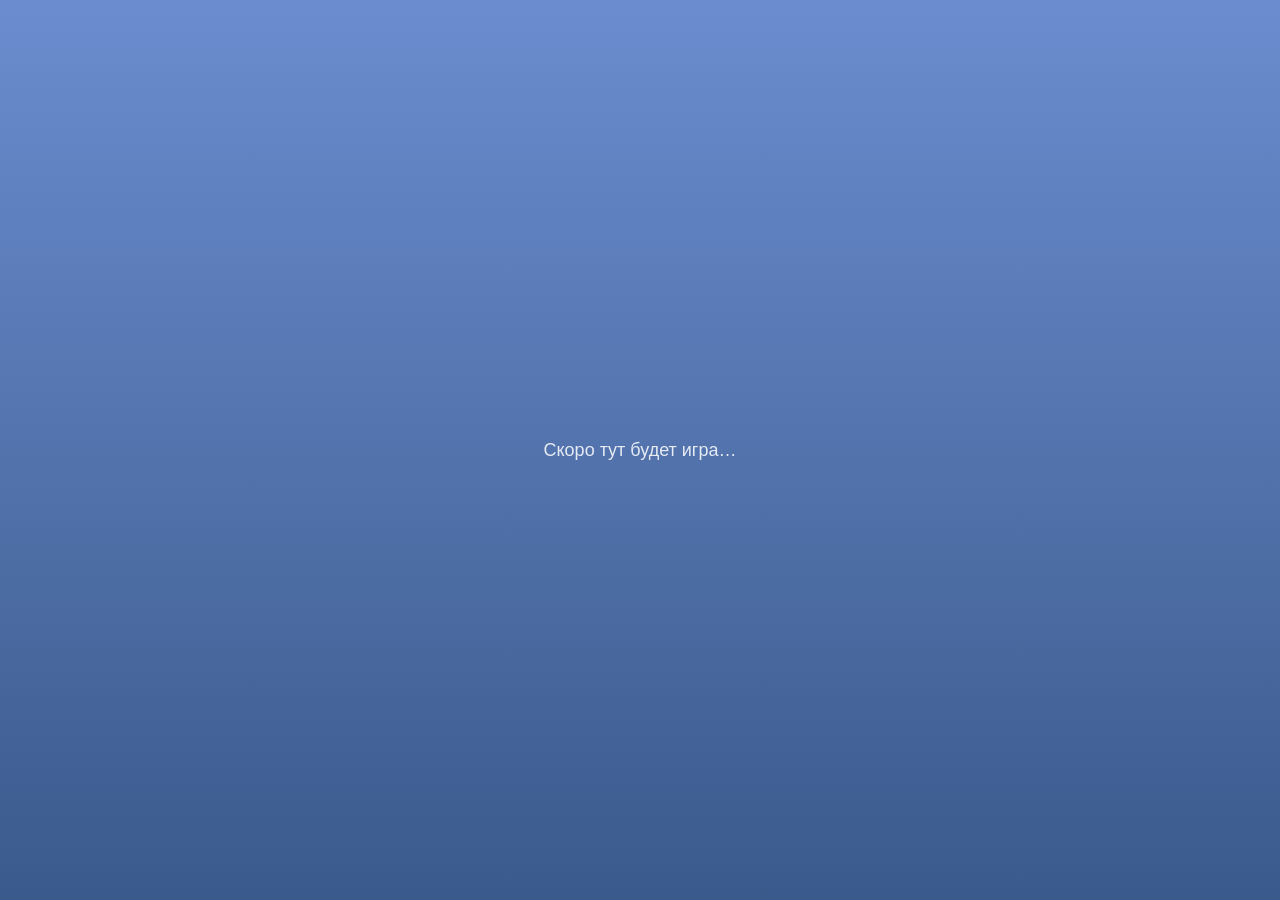
==== index.html @ 1dd20489 "chore: project skeleton (index.html, styles, docs) - Mobile portrait-first HTML with viewport meta a" ====
<!DOCTYPE html>
<html lang="ru">
<head>
  <meta charset="UTF-8">
  <meta name="viewport" content="width=device-width, initial-scale=1.0, maximum-scale=1.0, user-scalable=no, viewport-fit=cover">
  <meta name="theme-color" content="#3a5a8c">
  <meta name="apple-mobile-web-app-capable" content="yes">
  <meta name="mobile-web-app-capable" content="yes">
  <title>Слова из букв</title>
  <link rel="stylesheet" href="styles.css">
</head>
<body>
  <div id="app">
    <div id="loading" class="loading-screen">Загрузка…</div>
  </div>
  <script type="module" src="js/main.js"></script>
</body>
</html>
---- styles.css ----
/* === Base reset === */
*, *::before, *::after { box-sizing: border-box; }
html, body {
  margin: 0;
  padding: 0;
  height: 100%;
  overflow: hidden;
  -webkit-tap-highlight-color: transparent;
  -webkit-user-select: none;
  user-select: none;
  font-family: -apple-system, BlinkMacSystemFont, "Segoe UI", "Roboto", "Helvetica Neue", Arial, sans-serif;
}

body {
  background: linear-gradient(180deg, #6b8cce 0%, #3a5a8c 100%);
  color: #fff;
  touch-action: manipulation;
}

#app {
  width: 100%;
  height: 100%;
  height: 100dvh;
  display: flex;
  flex-direction: column;
  position: relative;
}

button {
  font-family: inherit;
  border: none;
  cursor: pointer;
  background: none;
  color: inherit;
  padding: 0;
}

.loading-screen {
  position: absolute;
  inset: 0;
  display: flex;
  align-items: center;
  justify-content: center;
  font-size: 18px;
  color: rgba(255,255,255,0.85);
}

/* === Top bar === */
.top-bar {
  display: flex;
  align-items: center;
  justify-content: space-between;
  padding: 12px 16px;
  padding-top: max(12px, env(safe-area-inset-top));
  flex: 0 0 auto;
}

.top-bar .level-info {
  font-size: 16px;
  font-weight: 600;
}

.top-bar .top-buttons {
  display: flex;
  gap: 8px;
}

.icon-btn {
  width: 40px;
  height: 40px;
  border-radius: 12px;
  background: rgba(255,255,255,0.15);
  display: flex;
  align-items: center;
  justify-content: center;
  font-size: 18px;
  transition: transform 0.1s, background 0.2s;
}
.icon-btn:active { transform: scale(0.92); }
.icon-btn .badge {
  position: absolute;
  font-size: 11px;
  background: #ffb84d;
  color: #4a2e00;
  border-radius: 8px;
  padding: 1px 5px;
  margin-top: 24px;
  margin-left: 24px;
  font-weight: 700;
}

/* === Crossword area === */
.crossword-wrap {
  flex: 1 1 auto;
  display: flex;
  align-items: center;
  justify-content: center;
  padding: 12px;
  min-height: 0;
  overflow: hidden;
}

.crossword-grid {
  display: grid;
  gap: 4px;
}

.cell {
  background: rgba(255,255,255,0.18);
  border-radius: 6px;
  display: flex;
  align-items: center;
  justify-content: center;
  font-weight: 700;
  color: #fff;
  aspect-ratio: 1;
  transition: background 0.2s;
}

.cell.empty {
  background: transparent;
}

.cell.letter[data-revealed="false"] .letter-face {
  visibility: hidden;
}

.cell.letter[data-revealed="true"] {
  background: #ffffff;
  color: #2a3f5f;
}

.cell.flip .letter-face {
  animation: flipReveal 0.5s ease forwards;
}

@keyframes flipReveal {
  0%   { transform: rotateY(0deg);   opacity: 0; }
  50%  { transform: rotateY(90deg);  opacity: 0; }
  100% { transform: rotateY(180deg); opacity: 1; }
}

/* === Bonus words pill === */
.bonus-row {
  flex: 0 0 auto;
  padding: 6px 16px;
  display: flex;
  flex-wrap: wrap;
  gap: 6px;
  justify-content: center;
  min-height: 30px;
}

.bonus-pill {
  background: rgba(255,255,255,0.22);
  border-radius: 12px;
  padding: 3px 10px;
  font-size: 13px;
  font-weight: 600;
  animation: pillIn 0.3s ease;
}

@keyframes pillIn {
  from { transform: scale(0.5); opacity: 0; }
  to   { transform: scale(1); opacity: 1; }
}

/* === Current word preview === */
.current-word {
  flex: 0 0 auto;
  height: 44px;
  display: flex;
  align-items: center;
  justify-content: center;
  font-size: 26px;
  font-weight: 700;
  letter-spacing: 4px;
  color: #fff;
  text-shadow: 0 2px 4px rgba(0,0,0,0.3);
  min-height: 44px;
}

.current-word.bad { color: #ff7a7a; }
.current-word.good { color: #b4f0a0; }
.current-word.bonus { color: #ffd87a; }

/* === Letter wheel === */
.wheel-area {
  flex: 0 0 auto;
  padding: 12px 16px 24px;
  padding-bottom: max(24px, env(safe-area-inset-bottom));
}

.wheel-controls {
  display: flex;
  justify-content: center;
  gap: 18px;
  margin-bottom: 12px;
}

.wheel {
  position: relative;
  width: min(78vw, 320px);
  height: min(78vw, 320px);
  margin: 0 auto;
  touch-action: none;
  user-select: none;
}

.wheel-svg {
  position: absolute;
  inset: 0;
  width: 100%;
  height: 100%;
  pointer-events: none;
}

.wheel-letter {
  position: absolute;
  width: 56px;
  height: 56px;
  border-radius: 50%;
  background: #fff;
  color: #2a3f5f;
  font-size: 26px;
  font-weight: 800;
  display: flex;
  align-items: center;
  justify-content: center;
  box-shadow: 0 4px 10px rgba(0,0,0,0.25);
  transform: translate(-50%, -50%);
  transition: transform 0.15s, background 0.15s, color 0.15s;
  pointer-events: auto;
}

.wheel-letter.selected {
  background: #ffb84d;
  color: #4a2e00;
  transform: translate(-50%, -50%) scale(1.12);
}

.wheel.shake {
  animation: shake 0.4s;
}

@keyframes shake {
  0%, 100% { transform: translateX(0); }
  20% { transform: translateX(-8px); }
  40% { transform: translateX(8px); }
  60% { transform: translateX(-6px); }
  80% { transform: translateX(6px); }
}

/* === Win screen === */
.win-screen {
  position: absolute;
  inset: 0;
  display: flex;
  align-items: center;
  justify-content: center;
  background: rgba(20, 30, 50, 0.85);
  backdrop-filter: blur(6px);
  z-index: 100;
  animation: fadeIn 0.3s;
}

.win-card {
  background: #fff;
  color: #2a3f5f;
  border-radius: 20px;
  padding: 32px 28px;
  text-align: center;
  max-width: 320px;
  width: 86%;
  box-shadow: 0 12px 40px rgba(0,0,0,0.35);
  animation: popIn 0.35s cubic-bezier(0.34, 1.56, 0.64, 1);
}

.win-card h2 {
  margin: 0 0 12px;
  font-size: 26px;
  color: #3a5a8c;
}

.win-card .stats {
  margin: 14px 0 22px;
  font-size: 15px;
  line-height: 1.6;
  color: #555;
}

.win-card .next-btn {
  background: #4a9eff;
  color: #fff;
  border-radius: 14px;
  padding: 14px 32px;
  font-size: 18px;
  font-weight: 700;
  width: 100%;
  transition: transform 0.1s, background 0.2s;
}
.win-card .next-btn:active { transform: scale(0.96); background: #3a8def; }

@keyframes fadeIn {
  from { opacity: 0; }
  to { opacity: 1; }
}

@keyframes popIn {
  from { transform: scale(0.7); opacity: 0; }
  to   { transform: scale(1); opacity: 1; }
}

/* === Interstitial overlay === */
.interstitial {
  position: absolute;
  inset: 0;
  background: rgba(0,0,0,0.92);
  color: #fff;
  display: flex;
  align-items: center;
  justify-content: center;
  flex-direction: column;
  z-index: 200;
  font-size: 14px;
  gap: 14px;
}
.interstitial .mock-ad {
  background: #2a3f5f;
  border-radius: 12px;
  padding: 40px 30px;
  text-align: center;
}
.interstitial .countdown {
  font-size: 28px;
  font-weight: 700;
  margin-top: 12px;
}

/* === Dialog (rewarded ask) === */
.dialog {
  position: absolute;
  inset: 0;
  background: rgba(20, 30, 50, 0.7);
  display: flex;
  align-items: center;
  justify-content: center;
  z-index: 150;
}
.dialog-card {
  background: #fff;
  color: #2a3f5f;
  border-radius: 16px;
  padding: 24px;
  width: 86%;
  max-width: 320px;
  text-align: center;
  animation: popIn 0.25s ease;
}
.dialog-card h3 { margin: 0 0 8px; }
.dialog-card p  { margin: 0 0 18px; color: #555; }
.dialog-buttons { display: flex; gap: 10px; }
.dialog-buttons button {
  flex: 1;
  padding: 12px;
  border-radius: 10px;
  font-weight: 700;
  font-size: 15px;
}
.dialog-buttons .primary { background: #4a9eff; color: #fff; }
.dialog-buttons .secondary { background: #e8eef7; color: #2a3f5f; }

/* === Dev panel === */
.dev-panel {
  position: absolute;
  inset: 0;
  background: #f4f6fa;
  color: #222;
  overflow-y: auto;
  padding: 16px;
  z-index: 50;
  font-size: 14px;
}
.dev-panel h1 { font-size: 20px; margin: 0 0 12px; }
.dev-panel section { background: #fff; padding: 12px; border-radius: 10px; margin-bottom: 12px; }
.dev-panel label { display: block; margin: 8px 0 4px; font-weight: 600; font-size: 13px; }
.dev-panel input, .dev-panel select {
  width: 100%; padding: 8px; border: 1px solid #ccc; border-radius: 6px; font-size: 14px;
}
.dev-panel button {
  background: #3a5a8c; color: #fff; padding: 10px 14px; border-radius: 8px;
  margin: 6px 6px 6px 0; font-weight: 600;
}
.dev-panel pre {
  background: #1e1e1e; color: #d4d4d4; padding: 10px; border-radius: 6px;
  overflow: auto; font-size: 12px; max-height: 300px;
}
.dev-panel .preview-grid { display: inline-block; padding: 8px; background: #2a3f5f; border-radius: 8px; }
.dev-panel .preview-grid .cell { color: #fff; width: 30px; }

/* === Utility === */
.hidden { display: none !important; }
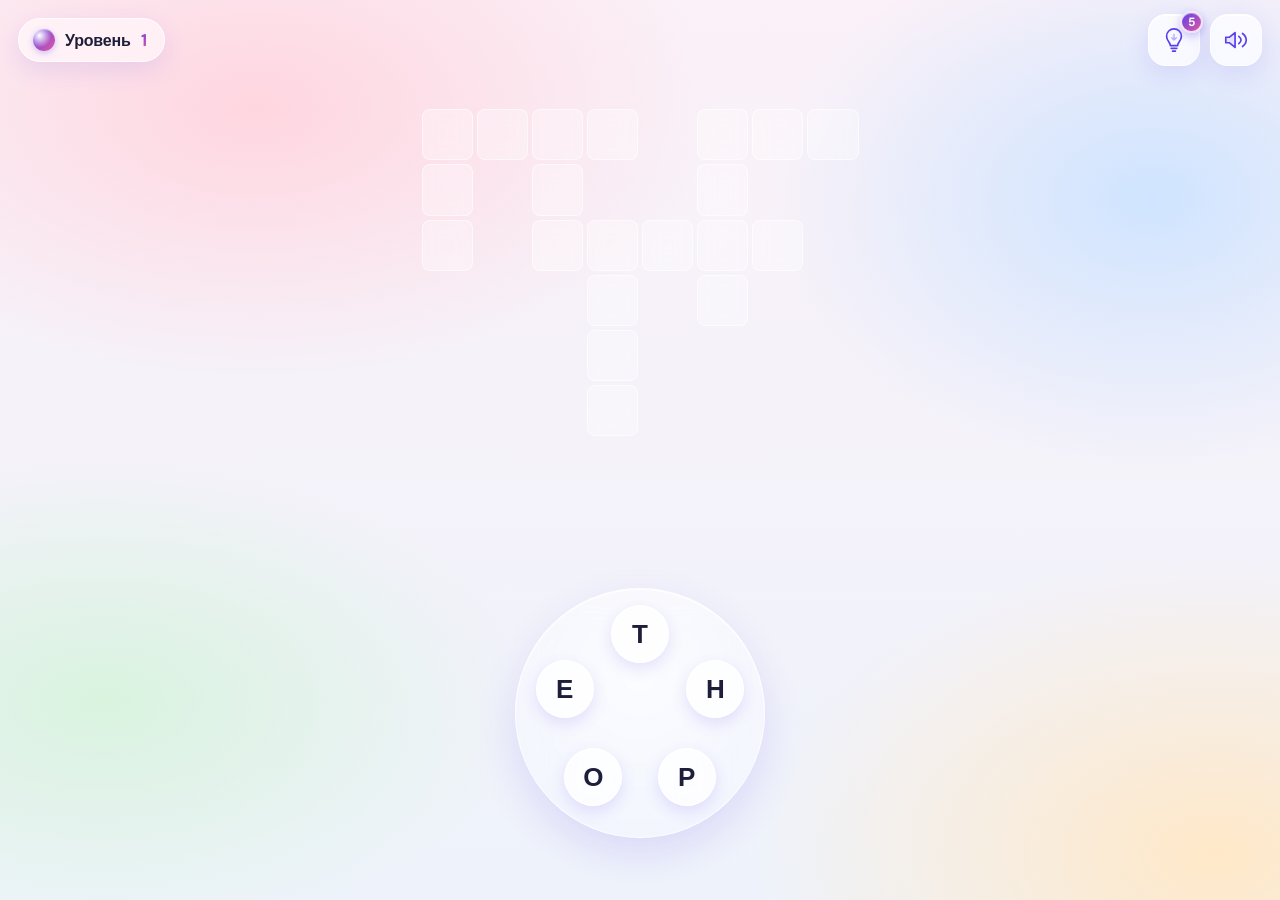
==== commit 58f334c1: "ui: Aurora theme — pastel mesh background + frosted glass everywhere Adopted the Aurora visual direc" ====
--- a/index.html
+++ b/index.html
@@ -3,10 +3,13 @@
 <head>
   <meta charset="UTF-8">
   <meta name="viewport" content="width=device-width, initial-scale=1.0, maximum-scale=1.0, user-scalable=no, viewport-fit=cover">
-  <meta name="theme-color" content="#3a5a8c">
+  <meta name="theme-color" content="#f4ecf7">
   <meta name="apple-mobile-web-app-capable" content="yes">
   <meta name="mobile-web-app-capable" content="yes">
   <title>Слова из букв</title>
+  <link rel="preconnect" href="https://fonts.googleapis.com">
+  <link rel="preconnect" href="https://fonts.gstatic.com" crossorigin>
+  <link href="https://fonts.googleapis.com/css2?family=DM+Sans:wght@400;500;600;700;800&display=swap" rel="stylesheet">
   <link rel="stylesheet" href="styles.css">
 </head>
 <body>
--- a/styles.css
+++ b/styles.css
@@ -1,4 +1,5 @@
-/* === Base reset === */
+/* ===== Aurora theme — pastel mesh + frosted glass ===== */
+
 *, *::before, *::after { box-sizing: border-box; }
 html, body {
   margin: 0;
@@ -8,13 +9,32 @@
   -webkit-tap-highlight-color: transparent;
   -webkit-user-select: none;
   user-select: none;
-  font-family: -apple-system, BlinkMacSystemFont, "Segoe UI", "Roboto", "Helvetica Neue", Arial, sans-serif;
+  font-family: "DM Sans", -apple-system, BlinkMacSystemFont, "Segoe UI", "Roboto", "Helvetica Neue", Arial, sans-serif;
+  color: #1d1f3a;
+  touch-action: manipulation;
 }
 
 body {
-  background: linear-gradient(180deg, #6b8cce 0%, #3a5a8c 100%);
-  color: #fff;
-  touch-action: manipulation;
+  background:
+    radial-gradient(60% 50% at 20% 12%, #ffd6e0 0%, transparent 60%),
+    radial-gradient(50% 50% at 90% 22%, #cfe4ff 0%, transparent 60%),
+    radial-gradient(55% 45% at 8%  78%, #d9f3df 0%, transparent 60%),
+    radial-gradient(60% 55% at 95% 95%, #ffe8c8 0%, transparent 60%),
+    linear-gradient(180deg, #fbf1f8 0%, #eef3fb 100%);
+  background-attachment: fixed;
+}
+
+:root {
+  --ink:        #1d1f3a;
+  --ink-soft:   rgba(29, 31, 58, 0.6);
+  --ink-mute:   rgba(29, 31, 58, 0.35);
+  --primary:    #5b3eea;
+  --primary-2:  #e35aa3;
+  --glass-bg:        rgba(255, 255, 255, 0.55);
+  --glass-bg-strong: rgba(255, 255, 255, 0.72);
+  --glass-border:    rgba(255, 255, 255, 0.75);
+  --glow:        0 8px 24px rgba(91, 62, 234, 0.12);
+  --glow-strong: 0 12px 36px rgba(91, 62, 234, 0.22);
 }
 
 #app {
@@ -41,61 +61,121 @@
   display: flex;
   align-items: center;
   justify-content: center;
-  font-size: 18px;
-  color: rgba(255,255,255,0.85);
-}
-
-/* === Top bar === */
+  font-size: 16px;
+  color: var(--ink-soft);
+}
+
+/* ===== Top bar ===== */
 .top-bar {
   display: flex;
   align-items: center;
   justify-content: space-between;
-  padding: 12px 16px;
-  padding-top: max(12px, env(safe-area-inset-top));
+  padding: 14px 18px;
+  padding-top: max(14px, env(safe-area-inset-top));
   flex: 0 0 auto;
+  gap: 12px;
 }
 
 .top-bar .level-info {
+  display: flex;
+  align-items: center;
+  gap: 10px;
+  padding: 10px 18px 10px 14px;
+  border-radius: 999px;
+  background: var(--glass-bg);
+  -webkit-backdrop-filter: blur(14px) saturate(140%);
+          backdrop-filter: blur(14px) saturate(140%);
+  border: 1px solid var(--glass-border);
+  box-shadow: var(--glow);
   font-size: 16px;
   font-weight: 600;
+  color: var(--ink);
+  letter-spacing: -0.2px;
+}
+.top-bar .level-info::before {
+  content: "";
+  width: 22px;
+  height: 22px;
+  border-radius: 50%;
+  background:
+    radial-gradient(circle at 30% 30%, #fff 0%, rgba(255, 255, 255, 0) 55%),
+    linear-gradient(135deg, var(--primary) 0%, var(--primary-2) 100%);
+  box-shadow: inset 0 1px 0 rgba(255, 255, 255, 0.4),
+              0 2px 6px rgba(91, 62, 234, 0.30);
+}
+.top-bar .level-info .num {
+  font-weight: 700;
+  background: linear-gradient(135deg, var(--primary) 0%, var(--primary-2) 100%);
+  -webkit-background-clip: text;
+  background-clip: text;
+  color: transparent;
+  font-size: 17px;
+  letter-spacing: -0.3px;
 }
 
 .top-bar .top-buttons {
   display: flex;
-  gap: 8px;
-}
-
+  gap: 10px;
+}
+
+/* ===== Icon buttons ===== */
 .icon-btn {
-  width: 40px;
-  height: 40px;
-  border-radius: 12px;
-  background: rgba(255,255,255,0.15);
-  display: flex;
-  align-items: center;
-  justify-content: center;
-  font-size: 18px;
-  transition: transform 0.1s, background 0.2s;
-}
-.icon-btn:active { transform: scale(0.92); }
+  position: relative;
+  width: 52px;
+  height: 52px;
+  border-radius: 18px;
+  background: var(--glass-bg-strong);
+  -webkit-backdrop-filter: blur(14px) saturate(140%);
+          backdrop-filter: blur(14px) saturate(140%);
+  border: 1px solid var(--glass-border);
+  box-shadow: var(--glow), inset 0 1px 0 rgba(255, 255, 255, 0.9);
+  display: flex;
+  align-items: center;
+  justify-content: center;
+  color: var(--primary);
+  transition: transform 0.12s ease, box-shadow 0.2s ease, background 0.2s ease;
+}
+.icon-btn:active {
+  transform: scale(0.93);
+  box-shadow: var(--glow-strong), inset 0 1px 0 rgba(255, 255, 255, 0.9);
+}
+.icon-btn svg {
+  display: block;
+  width: 26px;
+  height: 26px;
+}
+.icon-btn[data-state="off"] {
+  color: var(--ink-mute);
+}
+
 .icon-btn .badge {
   position: absolute;
-  font-size: 11px;
-  background: #ffb84d;
-  color: #4a2e00;
-  border-radius: 8px;
-  padding: 1px 5px;
-  margin-top: 24px;
-  margin-left: 24px;
-  font-weight: 700;
-}
-
-/* === Crossword area === */
+  top: -4px;
+  right: -4px;
+  min-width: 22px;
+  height: 22px;
+  padding: 0 6px;
+  border-radius: 11px;
+  background: linear-gradient(135deg, var(--primary) 0%, var(--primary-2) 100%);
+  color: #fff;
+  font-size: 12px;
+  font-weight: 700;
+  line-height: 1;
+  display: flex;
+  align-items: center;
+  justify-content: center;
+  box-shadow: 0 3px 10px rgba(91, 62, 234, 0.35),
+              inset 0 1px 0 rgba(255, 255, 255, 0.35);
+  border: 2px solid rgba(255, 255, 255, 0.85);
+}
+
+/* ===== Crossword area ===== */
 .crossword-wrap {
   flex: 1 1 auto;
   display: flex;
-  align-items: center;
-  justify-content: center;
-  padding: 12px;
+  align-items: flex-end;
+  justify-content: center;
+  padding: 8px 12px;
   min-height: 0;
   overflow: hidden;
 }
@@ -106,41 +186,44 @@
 }
 
 .cell {
-  background: rgba(255,255,255,0.18);
-  border-radius: 6px;
-  display: flex;
-  align-items: center;
-  justify-content: center;
-  font-weight: 700;
-  color: #fff;
+  border-radius: 8px;
+  display: flex;
+  align-items: center;
+  justify-content: center;
+  font-weight: 700;
+  color: var(--ink);
   aspect-ratio: 1;
-  transition: background 0.2s;
-}
-
-.cell.empty {
-  background: transparent;
-}
-
-.cell.letter[data-revealed="false"] .letter-face {
-  visibility: hidden;
-}
-
+  font-size: var(--cell-font, 18px);
+  transition: background 0.25s, color 0.25s, transform 0.25s;
+}
+
+.cell.empty { background: transparent; }
+
+.cell.letter {
+  background: rgba(255, 255, 255, 0.32);
+  -webkit-backdrop-filter: blur(8px);
+          backdrop-filter: blur(8px);
+  border: 1px solid rgba(255, 255, 255, 0.55);
+}
+.cell.letter[data-revealed="false"] .letter-face { visibility: hidden; }
 .cell.letter[data-revealed="true"] {
-  background: #ffffff;
-  color: #2a3f5f;
+  background: rgba(255, 255, 255, 0.78);
+  color: var(--ink);
+  box-shadow: 0 4px 14px rgba(91, 62, 234, 0.10),
+              inset 0 1px 0 rgba(255, 255, 255, 0.9);
+  border-color: rgba(255, 255, 255, 0.95);
 }
 
 .cell.flip .letter-face {
   animation: flipReveal 0.5s ease forwards;
 }
-
 @keyframes flipReveal {
   0%   { transform: rotateY(0deg);   opacity: 0; }
   50%  { transform: rotateY(90deg);  opacity: 0; }
   100% { transform: rotateY(180deg); opacity: 1; }
 }
 
-/* === Bonus words pill === */
+/* ===== Bonus pills ===== */
 .bonus-row {
   flex: 0 0 auto;
   padding: 6px 16px;
@@ -150,61 +233,95 @@
   justify-content: center;
   min-height: 30px;
 }
-
 .bonus-pill {
-  background: rgba(255,255,255,0.22);
-  border-radius: 12px;
-  padding: 3px 10px;
+  background: rgba(255, 255, 255, 0.6);
+  -webkit-backdrop-filter: blur(8px);
+          backdrop-filter: blur(8px);
+  border: 1px solid rgba(255, 255, 255, 0.75);
+  color: var(--primary);
+  border-radius: 999px;
+  padding: 4px 11px;
   font-size: 13px;
   font-weight: 600;
+  letter-spacing: 0.2px;
+  box-shadow: 0 2px 8px rgba(91, 62, 234, 0.08);
   animation: pillIn 0.3s ease;
 }
+.bonus-pill::before { content: "✦ "; opacity: 0.7; }
 
 @keyframes pillIn {
   from { transform: scale(0.5); opacity: 0; }
-  to   { transform: scale(1); opacity: 1; }
-}
-
-/* === Current word preview === */
+  to   { transform: scale(1);   opacity: 1; }
+}
+
+/* ===== Current word preview ===== */
 .current-word {
   flex: 0 0 auto;
-  height: 44px;
-  display: flex;
-  align-items: center;
-  justify-content: center;
-  font-size: 26px;
-  font-weight: 700;
-  letter-spacing: 4px;
-  color: #fff;
-  text-shadow: 0 2px 4px rgba(0,0,0,0.3);
-  min-height: 44px;
-}
-
-.current-word.bad { color: #ff7a7a; }
-.current-word.good { color: #b4f0a0; }
-.current-word.bonus { color: #ffd87a; }
-
-/* === Letter wheel === */
+  height: 46px;
+  min-height: 46px;
+  display: flex;
+  align-items: center;
+  justify-content: center;
+  font-size: 28px;
+  font-weight: 700;
+  letter-spacing: 6px;
+  padding-left: 6px;
+  background: linear-gradient(135deg, var(--primary) 0%, var(--primary-2) 100%);
+  -webkit-background-clip: text;
+  background-clip: text;
+  color: transparent;
+}
+.current-word.bad {
+  background: linear-gradient(135deg, #e64a5b 0%, #f29a4d 100%);
+  -webkit-background-clip: text;
+  background-clip: text;
+  color: transparent;
+}
+.current-word.good {
+  background: linear-gradient(135deg, #2ab673 0%, #5acdb6 100%);
+  -webkit-background-clip: text;
+  background-clip: text;
+  color: transparent;
+}
+.current-word.bonus {
+  background: linear-gradient(135deg, #d97a17 0%, #e3b34a 100%);
+  -webkit-background-clip: text;
+  background-clip: text;
+  color: transparent;
+}
+
+/* ===== Letter wheel ===== */
 .wheel-area {
   flex: 0 0 auto;
-  padding: 12px 16px 24px;
-  padding-bottom: max(24px, env(safe-area-inset-bottom));
-}
-
-.wheel-controls {
-  display: flex;
-  justify-content: center;
-  gap: 18px;
-  margin-bottom: 12px;
+  padding: 6px 16px 22px;
+  padding-bottom: max(22px, env(safe-area-inset-bottom));
 }
 
 .wheel {
   position: relative;
-  width: min(78vw, 320px);
-  height: min(78vw, 320px);
+  width: min(80vw, 330px);
+  height: min(80vw, 330px);
   margin: 0 auto;
   touch-action: none;
   user-select: none;
+}
+
+/* Стеклянная подложка-круг под кругом букв (общая для всех) */
+.wheel::before {
+  content: "";
+  position: absolute;
+  inset: 12%;
+  border-radius: 50%;
+  background: radial-gradient(circle at 50% 35%,
+    rgba(255, 255, 255, 0.75) 0%,
+    rgba(255, 255, 255, 0.35) 60%,
+    rgba(255, 255, 255, 0.2) 100%);
+  -webkit-backdrop-filter: blur(14px) saturate(140%);
+          backdrop-filter: blur(14px) saturate(140%);
+  border: 1px solid rgba(255, 255, 255, 0.7);
+  box-shadow: inset 0 1px 0 rgba(255, 255, 255, 0.9),
+              0 16px 40px rgba(91, 62, 234, 0.14);
+  pointer-events: none;
 }
 
 .wheel-svg {
@@ -217,32 +334,35 @@
 
 .wheel-letter {
   position: absolute;
-  width: 56px;
-  height: 56px;
+  width: 58px;
+  height: 58px;
   border-radius: 50%;
-  background: #fff;
-  color: #2a3f5f;
+  background: rgba(255, 255, 255, 0.78);
+  -webkit-backdrop-filter: blur(10px);
+          backdrop-filter: blur(10px);
+  color: var(--ink);
   font-size: 26px;
-  font-weight: 800;
-  display: flex;
-  align-items: center;
-  justify-content: center;
-  box-shadow: 0 4px 10px rgba(0,0,0,0.25);
+  font-weight: 700;
+  display: flex;
+  align-items: center;
+  justify-content: center;
+  border: 1px solid rgba(255, 255, 255, 0.9);
+  box-shadow: 0 6px 16px rgba(91, 62, 234, 0.14),
+              inset 0 1px 0 rgba(255, 255, 255, 0.95);
   transform: translate(-50%, -50%);
-  transition: transform 0.15s, background 0.15s, color 0.15s;
+  transition: transform 0.15s, background 0.15s, color 0.15s, box-shadow 0.15s;
   pointer-events: auto;
 }
-
 .wheel-letter.selected {
-  background: #ffb84d;
-  color: #4a2e00;
-  transform: translate(-50%, -50%) scale(1.12);
-}
-
-.wheel.shake {
-  animation: shake 0.4s;
-}
-
+  background: linear-gradient(135deg, var(--primary) 0%, var(--primary-2) 100%);
+  border-color: transparent;
+  color: #fff;
+  transform: translate(-50%, -50%) scale(1.10);
+  box-shadow: 0 10px 24px rgba(91, 62, 234, 0.45),
+              inset 0 1px 0 rgba(255, 255, 255, 0.45);
+}
+
+.wheel.shake { animation: shake 0.4s; }
 @keyframes shake {
   0%, 100% { transform: translateX(0); }
   20% { transform: translateX(-8px); }
@@ -251,72 +371,78 @@
   80% { transform: translateX(6px); }
 }
 
-/* === Win screen === */
+/* ===== Win screen ===== */
 .win-screen {
   position: absolute;
   inset: 0;
   display: flex;
   align-items: center;
   justify-content: center;
-  background: rgba(20, 30, 50, 0.85);
-  backdrop-filter: blur(6px);
+  background: rgba(91, 62, 234, 0.25);
+  -webkit-backdrop-filter: blur(20px);
+          backdrop-filter: blur(20px);
   z-index: 100;
   animation: fadeIn 0.3s;
 }
 
 .win-card {
-  background: #fff;
-  color: #2a3f5f;
-  border-radius: 20px;
+  background: rgba(255, 255, 255, 0.78);
+  -webkit-backdrop-filter: blur(20px) saturate(140%);
+          backdrop-filter: blur(20px) saturate(140%);
+  border: 1px solid rgba(255, 255, 255, 0.9);
+  color: var(--ink);
+  border-radius: 22px;
   padding: 32px 28px;
   text-align: center;
   max-width: 320px;
   width: 86%;
-  box-shadow: 0 12px 40px rgba(0,0,0,0.35);
+  box-shadow: 0 24px 60px rgba(91, 62, 234, 0.30);
   animation: popIn 0.35s cubic-bezier(0.34, 1.56, 0.64, 1);
 }
 
 .win-card h2 {
   margin: 0 0 12px;
-  font-size: 26px;
-  color: #3a5a8c;
-}
-
+  font-size: 28px;
+  background: linear-gradient(135deg, var(--primary) 0%, var(--primary-2) 100%);
+  -webkit-background-clip: text;
+  background-clip: text;
+  color: transparent;
+}
 .win-card .stats {
   margin: 14px 0 22px;
-  font-size: 15px;
+  font-size: 17px;
   line-height: 1.6;
-  color: #555;
-}
-
+  color: var(--ink);
+}
+.win-card .stats b {
+  color: var(--primary);
+  font-size: 22px;
+}
+.win-card .reward-icon { font-size: 22px; vertical-align: -2px; }
 .win-card .next-btn {
-  background: #4a9eff;
+  background: linear-gradient(135deg, var(--primary) 0%, var(--primary-2) 100%);
   color: #fff;
-  border-radius: 14px;
+  border-radius: 16px;
   padding: 14px 32px;
-  font-size: 18px;
+  font-size: 17px;
   font-weight: 700;
   width: 100%;
-  transition: transform 0.1s, background 0.2s;
-}
-.win-card .next-btn:active { transform: scale(0.96); background: #3a8def; }
-
-@keyframes fadeIn {
-  from { opacity: 0; }
-  to { opacity: 1; }
-}
-
-@keyframes popIn {
-  from { transform: scale(0.7); opacity: 0; }
-  to   { transform: scale(1); opacity: 1; }
-}
-
-/* === Interstitial overlay === */
+  box-shadow: 0 8px 20px rgba(91, 62, 234, 0.35);
+  transition: transform 0.1s;
+}
+.win-card .next-btn:active { transform: scale(0.96); }
+
+@keyframes fadeIn { from { opacity: 0; } to { opacity: 1; } }
+@keyframes popIn  { from { transform: scale(0.7); opacity: 0; } to { transform: scale(1); opacity: 1; } }
+
+/* ===== Interstitial overlay ===== */
 .interstitial {
   position: absolute;
   inset: 0;
-  background: rgba(0,0,0,0.92);
-  color: #fff;
+  background: rgba(91, 62, 234, 0.35);
+  -webkit-backdrop-filter: blur(18px);
+          backdrop-filter: blur(18px);
+  color: var(--ink);
   display: flex;
   align-items: center;
   justify-content: center;
@@ -326,51 +452,147 @@
   gap: 14px;
 }
 .interstitial .mock-ad {
-  background: #2a3f5f;
-  border-radius: 12px;
+  background: rgba(255, 255, 255, 0.85);
+  -webkit-backdrop-filter: blur(18px);
+          backdrop-filter: blur(18px);
+  border: 1px solid rgba(255, 255, 255, 0.9);
+  border-radius: 18px;
   padding: 40px 30px;
   text-align: center;
+  color: var(--ink);
+  box-shadow: 0 24px 60px rgba(91, 62, 234, 0.30);
 }
 .interstitial .countdown {
   font-size: 28px;
   font-weight: 700;
   margin-top: 12px;
-}
-
-/* === Dialog (rewarded ask) === */
+  background: linear-gradient(135deg, var(--primary) 0%, var(--primary-2) 100%);
+  -webkit-background-clip: text;
+  background-clip: text;
+  color: transparent;
+}
+
+/* ===== Dialog (rewarded ask) ===== */
 .dialog {
   position: absolute;
   inset: 0;
-  background: rgba(20, 30, 50, 0.7);
+  background: rgba(91, 62, 234, 0.25);
+  -webkit-backdrop-filter: blur(14px);
+          backdrop-filter: blur(14px);
   display: flex;
   align-items: center;
   justify-content: center;
   z-index: 150;
 }
 .dialog-card {
-  background: #fff;
-  color: #2a3f5f;
-  border-radius: 16px;
+  background: rgba(255, 255, 255, 0.85);
+  -webkit-backdrop-filter: blur(20px) saturate(140%);
+          backdrop-filter: blur(20px) saturate(140%);
+  border: 1px solid rgba(255, 255, 255, 0.9);
+  color: var(--ink);
+  border-radius: 18px;
   padding: 24px;
   width: 86%;
   max-width: 320px;
   text-align: center;
+  box-shadow: 0 24px 60px rgba(91, 62, 234, 0.30);
   animation: popIn 0.25s ease;
 }
-.dialog-card h3 { margin: 0 0 8px; }
-.dialog-card p  { margin: 0 0 18px; color: #555; }
+.dialog-card h3 {
+  margin: 0 0 8px;
+  font-size: 19px;
+}
+.dialog-card p {
+  margin: 0 0 18px;
+  color: var(--ink-soft);
+  font-size: 15px;
+  line-height: 1.4;
+}
 .dialog-buttons { display: flex; gap: 10px; }
 .dialog-buttons button {
   flex: 1;
   padding: 12px;
-  border-radius: 10px;
+  border-radius: 12px;
   font-weight: 700;
   font-size: 15px;
 }
-.dialog-buttons .primary { background: #4a9eff; color: #fff; }
-.dialog-buttons .secondary { background: #e8eef7; color: #2a3f5f; }
-
-/* === Dev panel === */
+.dialog-buttons .primary {
+  background: linear-gradient(135deg, var(--primary) 0%, var(--primary-2) 100%);
+  color: #fff;
+  box-shadow: 0 8px 18px rgba(91, 62, 234, 0.32);
+}
+.dialog-buttons .secondary {
+  background: rgba(91, 62, 234, 0.08);
+  color: var(--primary);
+}
+
+/* ===== Hint banner (после 3 ошибок подряд) ===== */
+.hint-banner {
+  flex: 0 0 auto;
+  display: flex;
+  justify-content: center;
+  padding: 6px 16px 10px;
+  animation: pillIn 0.3s ease;
+}
+.hint-banner button {
+  display: flex;
+  align-items: center;
+  gap: 10px;
+  padding: 14px 22px;
+  background: linear-gradient(135deg, var(--primary) 0%, var(--primary-2) 100%);
+  color: #fff;
+  border-radius: 999px;
+  font-weight: 700;
+  font-size: 16px;
+  box-shadow: 0 8px 22px rgba(91, 62, 234, 0.35);
+  transition: transform 0.1s;
+  cursor: pointer;
+}
+.hint-banner button:active { transform: scale(0.96); }
+.hint-banner .hint-banner-icon { font-size: 20px; }
+
+/* ===== Tutorial overlay ===== */
+.tut-hand {
+  position: absolute;
+  left: 50%;
+  top: 50%;
+  width: 46px;
+  height: 46px;
+  /* Kompensация: «кончик пальца» иконки сдвинут от центра. */
+  margin-left: -10px;
+  margin-top: -6px;
+  pointer-events: none;
+  opacity: 0;
+  transition: opacity 0.3s;
+  z-index: 5;
+  filter: drop-shadow(0 4px 12px rgba(91, 62, 234, 0.35));
+}
+.tut-hand.visible { opacity: 1; }
+.tut-hand.fade-out { opacity: 0; }
+.tut-hand.pulse svg {
+  transform-origin: 30% 25%;
+  animation: tutHandPulse 0.7s ease-in-out infinite;
+}
+@keyframes tutHandPulse {
+  0%, 100% { transform: rotate(0deg) scale(1); }
+  50%      { transform: rotate(-6deg) scale(1.08); }
+}
+.tut-trail { pointer-events: none; }
+.tut-label {
+  flex: 0 0 auto;
+  text-align: center;
+  padding: 4px 12px 0;
+  font-size: 14px;
+  font-weight: 600;
+  color: var(--ink-soft);
+  opacity: 0;
+  transition: opacity 0.25s;
+  min-height: 22px;
+}
+.tut-label.visible { opacity: 1; }
+.tut-label.fade-out { opacity: 0; }
+
+/* ===== Dev panel (functional tool — light theme, less decorative) ===== */
 .dev-panel {
   position: absolute;
   inset: 0;
@@ -382,21 +604,40 @@
   font-size: 14px;
 }
 .dev-panel h1 { font-size: 20px; margin: 0 0 12px; }
-.dev-panel section { background: #fff; padding: 12px; border-radius: 10px; margin-bottom: 12px; }
+.dev-panel section { background: #fff; padding: 12px; border-radius: 12px; margin-bottom: 12px; }
 .dev-panel label { display: block; margin: 8px 0 4px; font-weight: 600; font-size: 13px; }
 .dev-panel input, .dev-panel select {
-  width: 100%; padding: 8px; border: 1px solid #ccc; border-radius: 6px; font-size: 14px;
+  width: 100%;
+  padding: 8px;
+  border: 1px solid #ccc;
+  border-radius: 8px;
+  font-size: 14px;
+  font-family: inherit;
 }
 .dev-panel button {
-  background: #3a5a8c; color: #fff; padding: 10px 14px; border-radius: 8px;
-  margin: 6px 6px 6px 0; font-weight: 600;
+  background: var(--primary);
+  color: #fff;
+  padding: 10px 14px;
+  border-radius: 10px;
+  margin: 6px 6px 6px 0;
+  font-weight: 600;
 }
 .dev-panel pre {
-  background: #1e1e1e; color: #d4d4d4; padding: 10px; border-radius: 6px;
-  overflow: auto; font-size: 12px; max-height: 300px;
-}
-.dev-panel .preview-grid { display: inline-block; padding: 8px; background: #2a3f5f; border-radius: 8px; }
-.dev-panel .preview-grid .cell { color: #fff; width: 30px; }
-
-/* === Utility === */
+  background: #1e1e1e;
+  color: #d4d4d4;
+  padding: 10px;
+  border-radius: 8px;
+  overflow: auto;
+  font-size: 12px;
+  max-height: 300px;
+}
+.dev-panel .preview-grid {
+  display: inline-block;
+  padding: 8px;
+  background: rgba(91, 62, 234, 0.08);
+  border-radius: 12px;
+}
+.dev-panel .preview-grid .cell { color: var(--ink); width: 30px; }
+
+/* ===== Utility ===== */
 .hidden { display: none !important; }
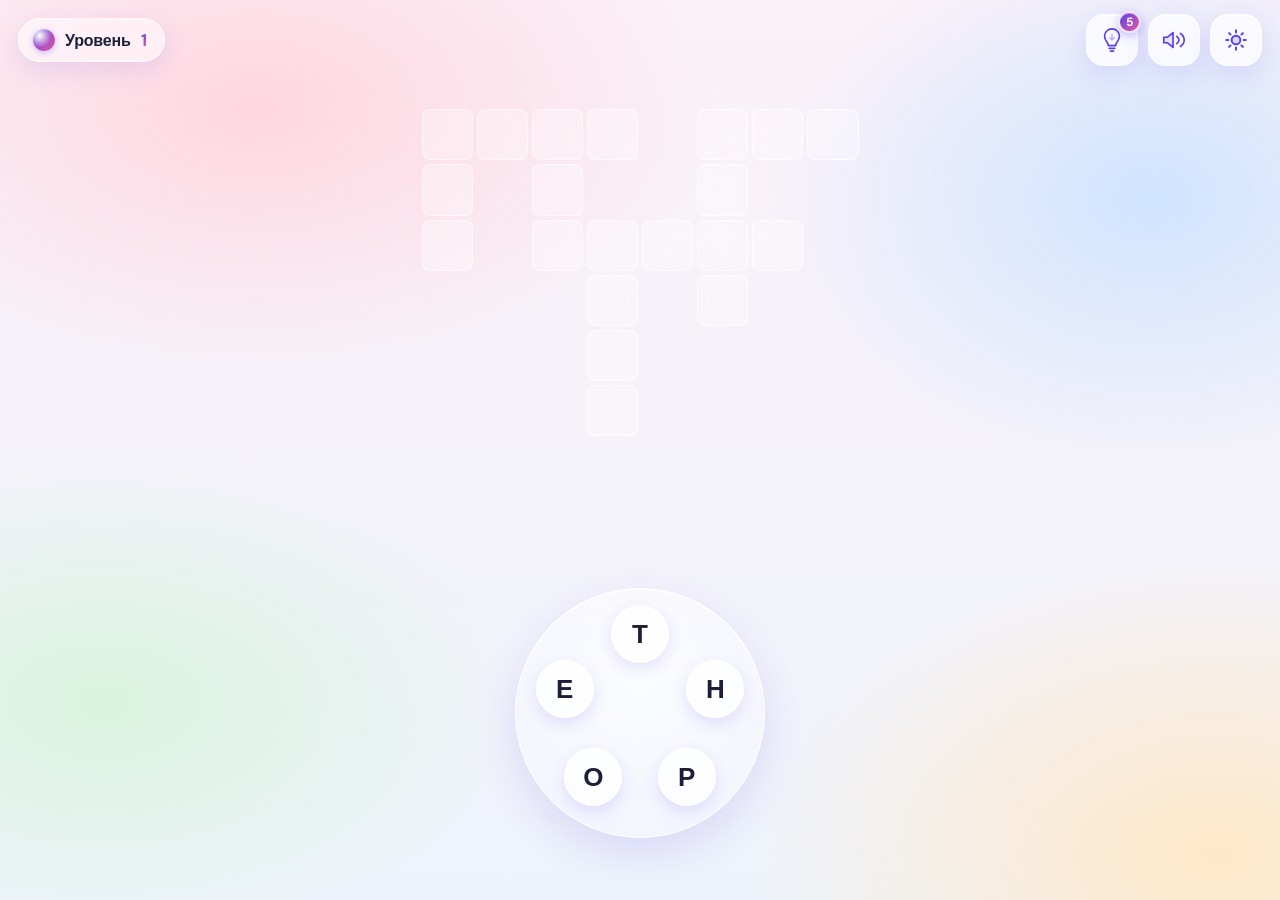
==== commit cfe4020e: "feat: theme toggle (light / dark) with Aurora Night palette UI: - Top bar gets a third icon button o" ====
--- a/index.html
+++ b/index.html
@@ -11,6 +11,23 @@
   <link rel="preconnect" href="https://fonts.gstatic.com" crossorigin>
   <link href="https://fonts.googleapis.com/css2?family=DM+Sans:wght@400;500;600;700;800&display=swap" rel="stylesheet">
   <link rel="stylesheet" href="styles.css">
+  <script>
+    // Pre-paint theme bootstrap — без него в dark-режиме мелькает светлый фон
+    // на ~100 мс до загрузки ui.js. Читаем сохранённое значение синхронно
+    // прямо до парсинга <body>.
+    (function () {
+      try {
+        var raw = localStorage.getItem('02words_save');
+        if (!raw) return;
+        var s = JSON.parse(raw);
+        if (s && s.settings && s.settings.theme === 'dark') {
+          document.documentElement.dataset.theme = 'dark';
+          var m = document.querySelector('meta[name="theme-color"]');
+          if (m) m.setAttribute('content', '#0a0820');
+        }
+      } catch (e) { /* ignore */ }
+    })();
+  </script>
 </head>
 <body>
   <div id="app">
--- a/styles.css
+++ b/styles.css
@@ -10,17 +10,17 @@
   -webkit-user-select: none;
   user-select: none;
   font-family: "DM Sans", -apple-system, BlinkMacSystemFont, "Segoe UI", "Roboto", "Helvetica Neue", Arial, sans-serif;
-  color: #1d1f3a;
+  color: var(--ink);
   touch-action: manipulation;
 }
 
 body {
   background:
-    radial-gradient(60% 50% at 20% 12%, #ffd6e0 0%, transparent 60%),
-    radial-gradient(50% 50% at 90% 22%, #cfe4ff 0%, transparent 60%),
-    radial-gradient(55% 45% at 8%  78%, #d9f3df 0%, transparent 60%),
-    radial-gradient(60% 55% at 95% 95%, #ffe8c8 0%, transparent 60%),
-    linear-gradient(180deg, #fbf1f8 0%, #eef3fb 100%);
+    radial-gradient(60% 50% at 20% 12%, var(--bg-blob-1) 0%, transparent 60%),
+    radial-gradient(50% 50% at 90% 22%, var(--bg-blob-2) 0%, transparent 60%),
+    radial-gradient(55% 45% at 8%  78%, var(--bg-blob-3) 0%, transparent 60%),
+    radial-gradient(60% 55% at 95% 95%, var(--bg-blob-4) 0%, transparent 60%),
+    linear-gradient(180deg, var(--bg-base-1) 0%, var(--bg-base-2) 100%);
   background-attachment: fixed;
 }
 
@@ -30,11 +30,78 @@
   --ink-mute:   rgba(29, 31, 58, 0.35);
   --primary:    #5b3eea;
   --primary-2:  #e35aa3;
-  --glass-bg:        rgba(255, 255, 255, 0.55);
+
+  /* Background — pastel aurora */
+  --bg-base-1: #fbf1f8;
+  --bg-base-2: #eef3fb;
+  --bg-blob-1: #ffd6e0;
+  --bg-blob-2: #cfe4ff;
+  --bg-blob-3: #d9f3df;
+  --bg-blob-4: #ffe8c8;
+
+  /* Translucent surfaces (glass) — 3 уровня прозрачности */
+  --surface-soft:          rgba(255, 255, 255, 0.32);
+  --surface-soft-border:   rgba(255, 255, 255, 0.55);
+  --surface-medium:        rgba(255, 255, 255, 0.55);
+  --surface-strong:        rgba(255, 255, 255, 0.78);
+  --surface-strong-border: rgba(255, 255, 255, 0.9);
+  --glass-bg:        var(--surface-medium);
   --glass-bg-strong: rgba(255, 255, 255, 0.72);
   --glass-border:    rgba(255, 255, 255, 0.75);
+
+  /* Card / modal glass (более плотные) */
+  --card-bg:     rgba(255, 255, 255, 0.78);
+  --card-bg-2:   rgba(255, 255, 255, 0.85);
+  --card-border: rgba(255, 255, 255, 0.9);
+
+  /* Стеклянный диск под колесом букв */
+  --wheel-disc-c1: rgba(255, 255, 255, 0.75);
+  --wheel-disc-c2: rgba(255, 255, 255, 0.35);
+  --wheel-disc-c3: rgba(255, 255, 255, 0.2);
+  --wheel-disc-border: rgba(255, 255, 255, 0.7);
+
+  /* Overlay-вуаль модалок (за карточкой) */
+  --overlay-tint: rgba(91, 62, 234, 0.25);
+
   --glow:        0 8px 24px rgba(91, 62, 234, 0.12);
   --glow-strong: 0 12px 36px rgba(91, 62, 234, 0.22);
+}
+
+/* ===== Dark theme — Aurora Night ===== */
+:root[data-theme="dark"] {
+  --ink:      #f5f3ff;
+  --ink-soft: rgba(245, 243, 255, 0.7);
+  --ink-mute: rgba(245, 243, 255, 0.4);
+
+  --bg-base-1: #15102e;
+  --bg-base-2: #0a0820;
+  --bg-blob-1: rgba(170, 80, 200, 0.45);
+  --bg-blob-2: rgba(70, 120, 210, 0.45);
+  --bg-blob-3: rgba(60, 180, 150, 0.32);
+  --bg-blob-4: rgba(220, 120, 80, 0.32);
+
+  --surface-soft:          rgba(255, 255, 255, 0.06);
+  --surface-soft-border:   rgba(255, 255, 255, 0.10);
+  --surface-medium:        rgba(255, 255, 255, 0.10);
+  --surface-strong:        rgba(255, 255, 255, 0.16);
+  --surface-strong-border: rgba(255, 255, 255, 0.24);
+  --glass-bg:        var(--surface-medium);
+  --glass-bg-strong: rgba(255, 255, 255, 0.14);
+  --glass-border:    rgba(255, 255, 255, 0.14);
+
+  --card-bg:     rgba(25, 18, 55, 0.85);
+  --card-bg-2:   rgba(30, 22, 65, 0.88);
+  --card-border: rgba(255, 255, 255, 0.18);
+
+  --wheel-disc-c1: rgba(255, 255, 255, 0.14);
+  --wheel-disc-c2: rgba(255, 255, 255, 0.06);
+  --wheel-disc-c3: rgba(255, 255, 255, 0.03);
+  --wheel-disc-border: rgba(255, 255, 255, 0.16);
+
+  --overlay-tint: rgba(15, 8, 35, 0.55);
+
+  --glow:        0 8px 24px rgba(0, 0, 0, 0.40);
+  --glow-strong: 0 12px 36px rgba(0, 0, 0, 0.55);
 }
 
 #app {
@@ -200,18 +267,18 @@
 .cell.empty { background: transparent; }
 
 .cell.letter {
-  background: rgba(255, 255, 255, 0.32);
+  background: var(--surface-soft);
   -webkit-backdrop-filter: blur(8px);
           backdrop-filter: blur(8px);
-  border: 1px solid rgba(255, 255, 255, 0.55);
+  border: 1px solid var(--surface-soft-border);
 }
 .cell.letter[data-revealed="false"] .letter-face { visibility: hidden; }
 .cell.letter[data-revealed="true"] {
-  background: rgba(255, 255, 255, 0.78);
+  background: var(--surface-strong);
   color: var(--ink);
   box-shadow: 0 4px 14px rgba(91, 62, 234, 0.10),
-              inset 0 1px 0 rgba(255, 255, 255, 0.9);
-  border-color: rgba(255, 255, 255, 0.95);
+              inset 0 1px 0 var(--surface-strong-border);
+  border-color: var(--surface-strong-border);
 }
 
 .cell.flip .letter-face {
@@ -234,10 +301,10 @@
   min-height: 30px;
 }
 .bonus-pill {
-  background: rgba(255, 255, 255, 0.6);
+  background: var(--surface-medium);
   -webkit-backdrop-filter: blur(8px);
           backdrop-filter: blur(8px);
-  border: 1px solid rgba(255, 255, 255, 0.75);
+  border: 1px solid var(--glass-border);
   color: var(--primary);
   border-radius: 999px;
   padding: 4px 11px;
@@ -247,6 +314,10 @@
   box-shadow: 0 2px 8px rgba(91, 62, 234, 0.08);
   animation: pillIn 0.3s ease;
 }
+:root[data-theme="dark"] .bonus-pill {
+  /* На тёмном primary тускнеет — даём чуть светлее. */
+  color: #c9b4ff;
+}
 .bonus-pill::before { content: "✦ "; opacity: 0.7; }
 
 @keyframes pillIn {
@@ -313,13 +384,13 @@
   inset: 12%;
   border-radius: 50%;
   background: radial-gradient(circle at 50% 35%,
-    rgba(255, 255, 255, 0.75) 0%,
-    rgba(255, 255, 255, 0.35) 60%,
-    rgba(255, 255, 255, 0.2) 100%);
+    var(--wheel-disc-c1) 0%,
+    var(--wheel-disc-c2) 60%,
+    var(--wheel-disc-c3) 100%);
   -webkit-backdrop-filter: blur(14px) saturate(140%);
           backdrop-filter: blur(14px) saturate(140%);
-  border: 1px solid rgba(255, 255, 255, 0.7);
-  box-shadow: inset 0 1px 0 rgba(255, 255, 255, 0.9),
+  border: 1px solid var(--wheel-disc-border);
+  box-shadow: inset 0 1px 0 var(--surface-strong-border),
               0 16px 40px rgba(91, 62, 234, 0.14);
   pointer-events: none;
 }
@@ -337,7 +408,7 @@
   width: 58px;
   height: 58px;
   border-radius: 50%;
-  background: rgba(255, 255, 255, 0.78);
+  background: var(--surface-strong);
   -webkit-backdrop-filter: blur(10px);
           backdrop-filter: blur(10px);
   color: var(--ink);
@@ -346,9 +417,9 @@
   display: flex;
   align-items: center;
   justify-content: center;
-  border: 1px solid rgba(255, 255, 255, 0.9);
+  border: 1px solid var(--surface-strong-border);
   box-shadow: 0 6px 16px rgba(91, 62, 234, 0.14),
-              inset 0 1px 0 rgba(255, 255, 255, 0.95);
+              inset 0 1px 0 var(--surface-strong-border);
   transform: translate(-50%, -50%);
   transition: transform 0.15s, background 0.15s, color 0.15s, box-shadow 0.15s;
   pointer-events: auto;
@@ -378,7 +449,7 @@
   display: flex;
   align-items: center;
   justify-content: center;
-  background: rgba(91, 62, 234, 0.25);
+  background: var(--overlay-tint);
   -webkit-backdrop-filter: blur(20px);
           backdrop-filter: blur(20px);
   z-index: 100;
@@ -386,10 +457,10 @@
 }
 
 .win-card {
-  background: rgba(255, 255, 255, 0.78);
+  background: var(--card-bg);
   -webkit-backdrop-filter: blur(20px) saturate(140%);
           backdrop-filter: blur(20px) saturate(140%);
-  border: 1px solid rgba(255, 255, 255, 0.9);
+  border: 1px solid var(--card-border);
   color: var(--ink);
   border-radius: 22px;
   padding: 32px 28px;
@@ -439,7 +510,7 @@
 .interstitial {
   position: absolute;
   inset: 0;
-  background: rgba(91, 62, 234, 0.35);
+  background: var(--overlay-tint);
   -webkit-backdrop-filter: blur(18px);
           backdrop-filter: blur(18px);
   color: var(--ink);
@@ -452,10 +523,10 @@
   gap: 14px;
 }
 .interstitial .mock-ad {
-  background: rgba(255, 255, 255, 0.85);
+  background: var(--card-bg-2);
   -webkit-backdrop-filter: blur(18px);
           backdrop-filter: blur(18px);
-  border: 1px solid rgba(255, 255, 255, 0.9);
+  border: 1px solid var(--card-border);
   border-radius: 18px;
   padding: 40px 30px;
   text-align: center;
@@ -476,7 +547,7 @@
 .dialog {
   position: absolute;
   inset: 0;
-  background: rgba(91, 62, 234, 0.25);
+  background: var(--overlay-tint);
   -webkit-backdrop-filter: blur(14px);
           backdrop-filter: blur(14px);
   display: flex;
@@ -485,10 +556,10 @@
   z-index: 150;
 }
 .dialog-card {
-  background: rgba(255, 255, 255, 0.85);
+  background: var(--card-bg-2);
   -webkit-backdrop-filter: blur(20px) saturate(140%);
           backdrop-filter: blur(20px) saturate(140%);
-  border: 1px solid rgba(255, 255, 255, 0.9);
+  border: 1px solid var(--card-border);
   color: var(--ink);
   border-radius: 18px;
   padding: 24px;
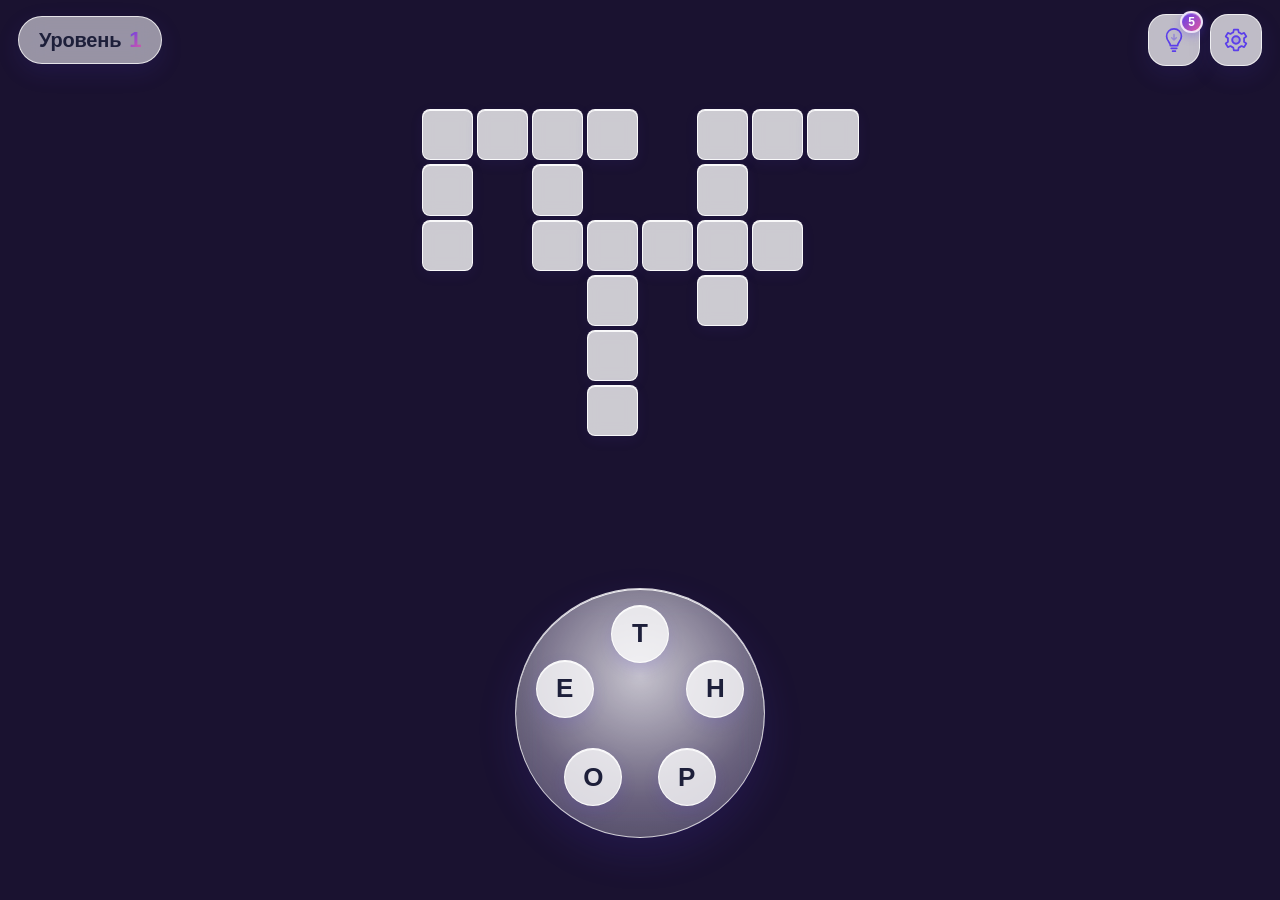
==== commit 0b498c2f: "fix: show diagnostic overlay on white-screen-of-death (RuStore moderation) Moderator reported the pr" ====
--- a/index.html
+++ b/index.html
@@ -7,14 +7,73 @@
   <meta name="apple-mobile-web-app-capable" content="yes">
   <meta name="mobile-web-app-capable" content="yes">
   <title>Слова из букв</title>
+  <!-- Шрифт грузим через preconnect, но саму stylesheet делаем неблокирующей
+       и с fallback'ом на стоковый — на устройствах без интернета (или с
+       блокировкой fonts.googleapis.com) приложение всё равно загрузится. -->
   <link rel="preconnect" href="https://fonts.googleapis.com">
   <link rel="preconnect" href="https://fonts.gstatic.com" crossorigin>
-  <link href="https://fonts.googleapis.com/css2?family=DM+Sans:wght@400;500;600;700;800&display=swap" rel="stylesheet">
+  <link href="https://fonts.googleapis.com/css2?family=DM+Sans:wght@400;500;600;700;800&display=swap"
+        rel="stylesheet" media="print" onload="this.media='all'">
   <link rel="stylesheet" href="styles.css">
+  <!-- Минимальный inline-стиль для загрузочного и аварийного экранов —
+       работает даже если styles.css не подтянулся. Гарантия что белого
+       экрана у пользователя НЕ будет ни при каком сценарии. -->
+  <style>
+    html, body { margin: 0; padding: 0; height: 100%; background: #1a1230; color: #f5f3ff; font-family: -apple-system, BlinkMacSystemFont, "Segoe UI", Roboto, sans-serif; }
+    #boot-fallback { position: fixed; inset: 0; padding: 24px; box-sizing: border-box; overflow: auto;
+                     display: flex; flex-direction: column; align-items: center; justify-content: center;
+                     text-align: center; font-size: 15px; line-height: 1.5; }
+    #boot-fallback h1 { font-size: 20px; margin: 0 0 12px; font-weight: 600; }
+    #boot-fallback pre { text-align: left; white-space: pre-wrap; word-break: break-word;
+                         background: rgba(255,255,255,0.08); padding: 12px; border-radius: 8px;
+                         font-size: 12px; font-family: ui-monospace, "SF Mono", Consolas, monospace; max-width: 100%; }
+  </style>
   <script>
-    // Pre-paint theme bootstrap — без него в dark-режиме мелькает светлый фон
-    // на ~100 мс до загрузки ui.js. Читаем сохранённое значение синхронно
-    // прямо до парсинга <body>.
+    // === Глобальный error reporter ===
+    // Любая ошибка в загрузке/исполнении JS до того как ui.js успеет нарисовать
+    // что-то — показывается прямо на экране. Это спасает от ситуации
+    // «белый экран без объяснений», особенно для модератора стора.
+    (function () {
+      function showError(prefix, detail) {
+        try {
+          var node = document.getElementById('boot-fallback');
+          if (!node) {
+            node = document.createElement('div');
+            node.id = 'boot-fallback';
+            (document.body || document.documentElement).appendChild(node);
+          }
+          node.innerHTML =
+            '<h1>Ошибка запуска</h1>' +
+            '<pre>' + prefix + ':\n' +
+              String(detail).replace(/[<>&]/g, function(c){return c==='<'?'&lt;':c==='>'?'&gt;':'&amp;';}) +
+            '</pre>' +
+            '<p style="opacity:0.7;font-size:12px">Пожалуйста, пришлите скриншот этой страницы разработчику.</p>';
+        } catch (_) { /* nothing else we can do */ }
+      }
+      window.addEventListener('error', function (e) {
+        showError('Error in ' + (e.filename || '?') + ':' + (e.lineno || '?'),
+                  (e.message || 'unknown') + (e.error && e.error.stack ? '\n' + e.error.stack : ''));
+      });
+      window.addEventListener('unhandledrejection', function (e) {
+        var r = e.reason || {};
+        showError('Unhandled rejection', (r.message || r) + (r.stack ? '\n' + r.stack : ''));
+      });
+      // Watchdog: если через 8 сек loading-screen всё ещё на месте — что-то
+      // зависло (модуль не загрузился без явного error event'а). Покажем
+      // диагностику чтобы модератор мог сообщить детали.
+      setTimeout(function () {
+        var loading = document.getElementById('loading');
+        if (loading && document.body.contains(loading)) {
+          showError('Startup timed out',
+                    'main.js did not finish bootstrap within 8 seconds.\n' +
+                    'ua=' + (navigator && navigator.userAgent) + '\n' +
+                    'release=' + (window.__BUILD_RELEASE__ ? 'yes' : 'no'));
+        }
+      }, 8000);
+    })();
+
+    // === Pre-paint theme bootstrap ===
+    // Без него в dark-режиме мелькает светлый фон на ~100 мс до загрузки ui.js.
     (function () {
       try {
         var raw = localStorage.getItem('02words_save');
--- a/styles.css
+++ b/styles.css
@@ -80,28 +80,35 @@
   --bg-blob-3: rgba(60, 180, 150, 0.32);
   --bg-blob-4: rgba(220, 120, 80, 0.32);
 
-  --surface-soft:          rgba(255, 255, 255, 0.06);
-  --surface-soft-border:   rgba(255, 255, 255, 0.10);
-  --surface-medium:        rgba(255, 255, 255, 0.10);
-  --surface-strong:        rgba(255, 255, 255, 0.16);
-  --surface-strong-border: rgba(255, 255, 255, 0.24);
+  /* Glass плотнее, чем в первой версии — поля должны читаться. */
+  --surface-soft:          rgba(255, 255, 255, 0.12);
+  --surface-soft-border:   rgba(255, 255, 255, 0.16);
+  --surface-medium:        rgba(255, 255, 255, 0.14);
+  --surface-strong:        rgba(255, 255, 255, 0.22);
+  --surface-strong-border: rgba(255, 255, 255, 0.30);
   --glass-bg:        var(--surface-medium);
-  --glass-bg-strong: rgba(255, 255, 255, 0.14);
-  --glass-border:    rgba(255, 255, 255, 0.14);
+  /* В тёмной теме подложки кнопок = подложка пилюли «Уровень». */
+  --glass-bg-strong: var(--surface-medium);
+  --glass-border:    rgba(255, 255, 255, 0.18);
 
   --card-bg:     rgba(25, 18, 55, 0.85);
   --card-bg-2:   rgba(30, 22, 65, 0.88);
   --card-border: rgba(255, 255, 255, 0.18);
 
-  --wheel-disc-c1: rgba(255, 255, 255, 0.14);
-  --wheel-disc-c2: rgba(255, 255, 255, 0.06);
-  --wheel-disc-c3: rgba(255, 255, 255, 0.03);
-  --wheel-disc-border: rgba(255, 255, 255, 0.16);
+  --wheel-disc-c1: rgba(255, 255, 255, 0.18);
+  --wheel-disc-c2: rgba(255, 255, 255, 0.08);
+  --wheel-disc-c3: rgba(255, 255, 255, 0.04);
+  --wheel-disc-border: rgba(255, 255, 255, 0.20);
 
   --overlay-tint: rgba(15, 8, 35, 0.55);
 
   --glow:        0 8px 24px rgba(0, 0, 0, 0.40);
   --glow-strong: 0 12px 36px rgba(0, 0, 0, 0.55);
+}
+
+/* В тёмной теме иконки на верхних кнопках белые (вместо primary-фиолетового). */
+:root[data-theme="dark"] .icon-btn {
+  color: #fff;
 }
 
 #app {
@@ -146,37 +153,26 @@
 .top-bar .level-info {
   display: flex;
   align-items: center;
-  gap: 10px;
-  padding: 10px 18px 10px 14px;
+  gap: 8px;
+  padding: 10px 20px;
   border-radius: 999px;
   background: var(--glass-bg);
   -webkit-backdrop-filter: blur(14px) saturate(140%);
           backdrop-filter: blur(14px) saturate(140%);
   border: 1px solid var(--glass-border);
   box-shadow: var(--glow);
-  font-size: 16px;
+  font-size: 20px;
   font-weight: 600;
   color: var(--ink);
   letter-spacing: -0.2px;
 }
-.top-bar .level-info::before {
-  content: "";
-  width: 22px;
-  height: 22px;
-  border-radius: 50%;
-  background:
-    radial-gradient(circle at 30% 30%, #fff 0%, rgba(255, 255, 255, 0) 55%),
-    linear-gradient(135deg, var(--primary) 0%, var(--primary-2) 100%);
-  box-shadow: inset 0 1px 0 rgba(255, 255, 255, 0.4),
-              0 2px 6px rgba(91, 62, 234, 0.30);
-}
 .top-bar .level-info .num {
   font-weight: 700;
   background: linear-gradient(135deg, var(--primary) 0%, var(--primary-2) 100%);
   -webkit-background-clip: text;
   background-clip: text;
   color: transparent;
-  font-size: 17px;
+  font-size: 22px;
   letter-spacing: -0.3px;
 }
 
@@ -186,6 +182,8 @@
 }
 
 /* ===== Icon buttons ===== */
+/* Без inset-«glare» сверху — обводка читается так же, как у плашки
+   «Уровень N» (та же толщина и тот же --glass-border). */
 .icon-btn {
   position: relative;
   width: 52px;
@@ -195,7 +193,7 @@
   -webkit-backdrop-filter: blur(14px) saturate(140%);
           backdrop-filter: blur(14px) saturate(140%);
   border: 1px solid var(--glass-border);
-  box-shadow: var(--glow), inset 0 1px 0 rgba(255, 255, 255, 0.9);
+  box-shadow: var(--glow);
   display: flex;
   align-items: center;
   justify-content: center;
@@ -204,17 +202,13 @@
 }
 .icon-btn:active {
   transform: scale(0.93);
-  box-shadow: var(--glow-strong), inset 0 1px 0 rgba(255, 255, 255, 0.9);
+  box-shadow: var(--glow-strong);
 }
 .icon-btn svg {
   display: block;
   width: 26px;
   height: 26px;
 }
-.icon-btn[data-state="off"] {
-  color: var(--ink-mute);
-}
-
 .icon-btn .badge {
   position: absolute;
   top: -4px;
@@ -244,7 +238,10 @@
   justify-content: center;
   padding: 8px 12px;
   min-height: 0;
-  overflow: hidden;
+  /* overflow: visible — иначе фиолетовая box-shadow открытых ячеек у
+     краёв сетки обрезается. Сама сетка по размеру подгоняется в
+     crossword.render() → fit(), поэтому overflow:hidden больше не нужен. */
+  overflow: visible;
 }
 
 .crossword-grid {
@@ -267,18 +264,22 @@
 .cell.empty { background: transparent; }
 
 .cell.letter {
-  background: var(--surface-soft);
+  /* Закрытое состояние — плотная белая (в light) / светлая (в dark) плашка. */
+  background: var(--surface-strong);
   -webkit-backdrop-filter: blur(8px);
           backdrop-filter: blur(8px);
-  border: 1px solid var(--surface-soft-border);
+  border: 1px solid var(--surface-strong-border);
+  box-shadow: 0 4px 14px rgba(91, 62, 234, 0.08),
+              inset 0 1px 0 var(--surface-strong-border);
 }
 .cell.letter[data-revealed="false"] .letter-face { visibility: hidden; }
 .cell.letter[data-revealed="true"] {
-  background: var(--surface-strong);
-  color: var(--ink);
-  box-shadow: 0 4px 14px rgba(91, 62, 234, 0.10),
-              inset 0 1px 0 var(--surface-strong-border);
-  border-color: var(--surface-strong-border);
+  /* Открытое — primary градиент с белой буквой (как выделенная буква на колесе). */
+  background: linear-gradient(135deg, var(--primary) 0%, var(--primary-2) 100%);
+  color: #fff;
+  border-color: transparent;
+  box-shadow: 0 6px 18px rgba(91, 62, 234, 0.38),
+              inset 0 1px 0 rgba(255, 255, 255, 0.35);
 }
 
 .cell.flip .letter-face {
@@ -597,6 +598,191 @@
   color: var(--primary);
 }
 
+/* ===== Rate Us dialog ===== */
+.rate-us-card {
+  /* шире чем стандартный диалог, чтобы 5 звёзд сидели комфортно */
+  padding: 26px 24px 18px;
+  max-width: 340px;
+}
+/* Специфичность .rate-us-card h3.rate-us-title (0,2,1), чтобы перебить
+   стандартный .dialog-card h3 { font-size: 19px } и взять наши 22px. */
+.rate-us-card h3.rate-us-title {
+  margin: 0 0 16px;
+  font-size: 22px;
+  font-weight: 700;
+  text-align: center;
+  background: linear-gradient(135deg, var(--primary) 0%, var(--primary-2) 100%);
+  -webkit-background-clip: text;
+  background-clip: text;
+  color: transparent;
+}
+.rate-us-stars {
+  display: flex;
+  justify-content: center;
+  gap: 6px;
+  margin: 0 0 16px;
+  font-size: 38px;
+  line-height: 1;
+  color: #f5b50a;
+  text-shadow: 0 2px 8px rgba(245, 181, 10, 0.45);
+}
+.rate-us-stars span {
+  display: inline-block;
+  animation: starPop 0.5s cubic-bezier(0.34, 1.56, 0.64, 1) both;
+}
+.rate-us-stars span:nth-child(1) { animation-delay: 0.05s; }
+.rate-us-stars span:nth-child(2) { animation-delay: 0.12s; }
+.rate-us-stars span:nth-child(3) { animation-delay: 0.19s; }
+.rate-us-stars span:nth-child(4) { animation-delay: 0.26s; }
+.rate-us-stars span:nth-child(5) { animation-delay: 0.33s; }
+@keyframes starPop {
+  from { transform: scale(0); opacity: 0; }
+  60%  { transform: scale(1.25); opacity: 1; }
+  to   { transform: scale(1); opacity: 1; }
+}
+.rate-us-desc {
+  margin: 0 0 20px;
+  font-size: 15px;
+  line-height: 1.5;
+  color: var(--ink-soft);
+  text-align: center;
+}
+.rate-us-highlight {
+  font-weight: 700;
+  background: linear-gradient(135deg, var(--primary) 0%, var(--primary-2) 100%);
+  -webkit-background-clip: text;
+  background-clip: text;
+  color: transparent;
+}
+.rate-us-rate-btn {
+  display: block;
+  width: 100%;
+  padding: 14px;
+  border-radius: 16px;
+  background: linear-gradient(135deg, var(--primary) 0%, var(--primary-2) 100%);
+  color: #fff;
+  font-weight: 700;
+  font-size: 17px;
+  box-shadow: 0 8px 20px rgba(91, 62, 234, 0.35);
+  transition: transform 0.1s;
+}
+.rate-us-rate-btn:active { transform: scale(0.96); }
+.rate-us-later-btn {
+  display: block;
+  width: 100%;
+  margin-top: 4px;
+  padding: 10px;
+  background: transparent;
+  color: var(--ink-mute);
+  font-size: 13px;
+  font-weight: 500;
+  letter-spacing: 0.2px;
+  opacity: 0.85;
+  transition: opacity 0.15s, transform 0.1s;
+}
+.rate-us-later-btn:hover { opacity: 1; }
+.rate-us-later-btn:active { transform: scale(0.97); }
+
+/* ===== Settings dialog ===== */
+.settings-card {
+  padding: 24px 22px 18px;
+  max-width: 340px;
+}
+.settings-card h3.settings-title {
+  margin: 0 0 18px;
+  font-size: 22px;
+  font-weight: 700;
+  text-align: center;
+  background: linear-gradient(135deg, var(--primary) 0%, var(--primary-2) 100%);
+  -webkit-background-clip: text;
+  background-clip: text;
+  color: transparent;
+}
+.settings-row {
+  display: flex;
+  align-items: center;
+  justify-content: space-between;
+  padding: 12px 4px;
+  border-bottom: 1px solid var(--glass-border);
+}
+.settings-row:last-of-type { border-bottom: none; margin-bottom: 6px; }
+.settings-label {
+  font-size: 16px;
+  font-weight: 500;
+  color: var(--ink);
+}
+
+/* Toggle: овальный track + круглый thumb. Состояние через data-on. */
+.settings-toggle {
+  position: relative;
+  width: 52px;
+  height: 30px;
+  border-radius: 999px;
+  background: rgba(91, 62, 234, 0.18);
+  border: 1px solid var(--glass-border);
+  transition: background 0.2s ease;
+  cursor: pointer;
+  flex: 0 0 auto;
+}
+.settings-toggle[data-on="true"] {
+  background: linear-gradient(135deg, var(--primary) 0%, var(--primary-2) 100%);
+  border-color: transparent;
+  box-shadow: 0 4px 12px rgba(91, 62, 234, 0.30);
+}
+.settings-toggle-thumb {
+  position: absolute;
+  top: 3px;
+  left: 3px;
+  width: 22px;
+  height: 22px;
+  border-radius: 50%;
+  background: #fff;
+  box-shadow: 0 2px 6px rgba(0, 0, 0, 0.18);
+  transition: transform 0.22s cubic-bezier(0.34, 1.56, 0.64, 1);
+}
+.settings-toggle[data-on="true"] .settings-toggle-thumb {
+  transform: translateX(22px);
+}
+.settings-toggle:active .settings-toggle-thumb { transform: scale(0.92); }
+.settings-toggle[data-on="true"]:active .settings-toggle-thumb {
+  transform: translateX(22px) scale(0.92);
+}
+
+/* Текстовая ссылка на политику — без подложки, чуть прозрачная. */
+.settings-privacy {
+  display: block;
+  width: 100%;
+  margin: 14px 0 10px;
+  padding: 8px;
+  background: transparent;
+  color: var(--primary);
+  font-size: 13px;
+  font-weight: 500;
+  text-decoration: underline;
+  text-underline-offset: 3px;
+  text-decoration-thickness: 1px;
+  opacity: 0.85;
+  transition: opacity 0.15s;
+}
+:root[data-theme="dark"] .settings-privacy { color: #c9b4ff; }
+.settings-privacy:hover { opacity: 1; }
+.settings-privacy:active { transform: scale(0.98); }
+
+/* Закрывающая «Готово» — primary градиент, как в основных диалогах. */
+.settings-close {
+  display: block;
+  width: 100%;
+  padding: 13px;
+  border-radius: 14px;
+  background: linear-gradient(135deg, var(--primary) 0%, var(--primary-2) 100%);
+  color: #fff;
+  font-weight: 700;
+  font-size: 16px;
+  box-shadow: 0 6px 16px rgba(91, 62, 234, 0.32);
+  transition: transform 0.1s;
+}
+.settings-close:active { transform: scale(0.97); }
+
 /* ===== Hint banner (после 3 ошибок подряд) ===== */
 .hint-banner {
   flex: 0 0 auto;
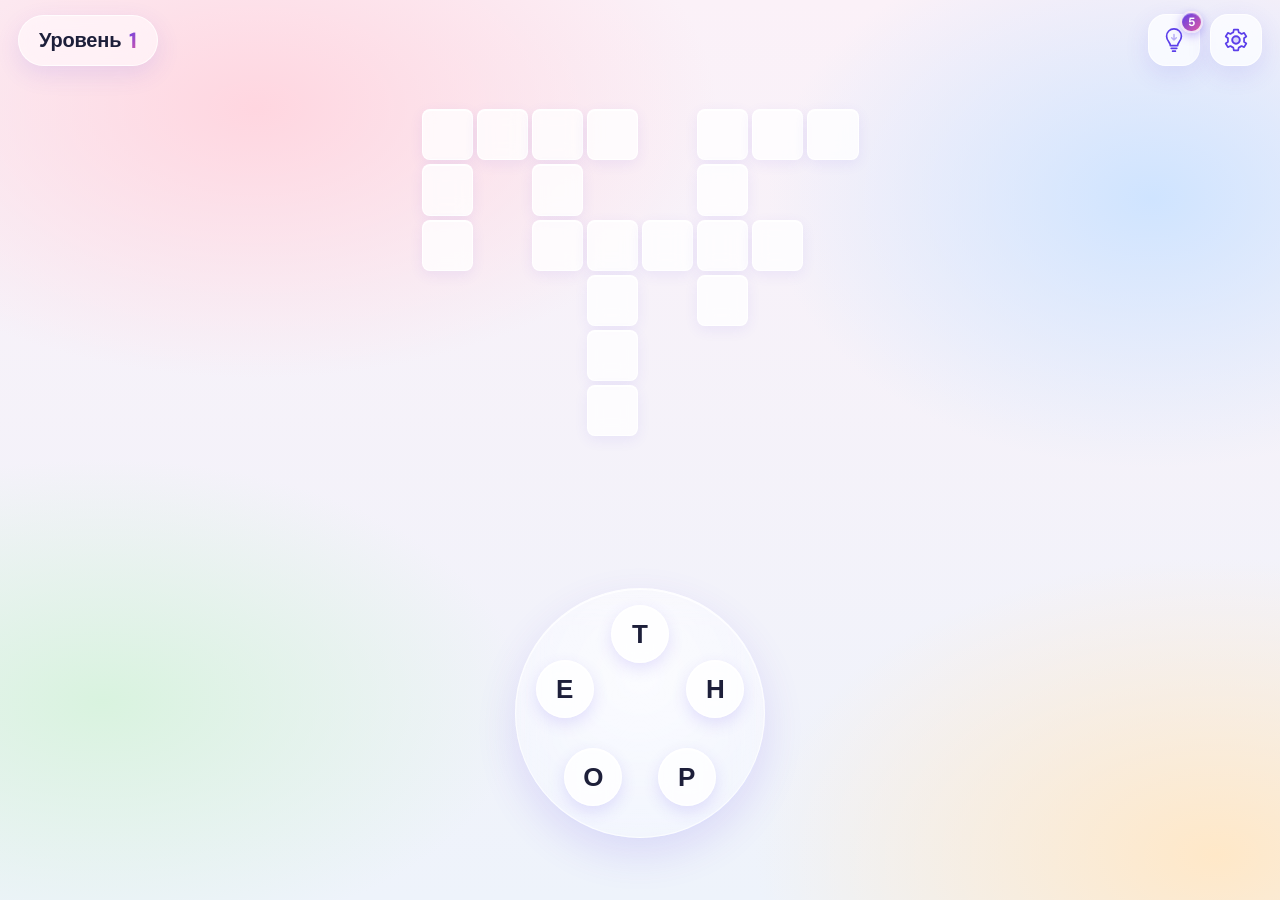
==== commit 851c0d98: "fix: don't override body background — kept only for error overlay The previous diagnostic patch put " ====
--- a/index.html
+++ b/index.html
@@ -15,18 +15,24 @@
   <link href="https://fonts.googleapis.com/css2?family=DM+Sans:wght@400;500;600;700;800&display=swap"
         rel="stylesheet" media="print" onload="this.media='all'">
   <link rel="stylesheet" href="styles.css">
-  <!-- Минимальный inline-стиль для загрузочного и аварийного экранов —
-       работает даже если styles.css не подтянулся. Гарантия что белого
-       экрана у пользователя НЕ будет ни при каком сценарии. -->
+  <!-- Минимальный inline-стиль ТОЛЬКО для аварийного экрана. Сам по себе
+       не трогает html/body — иначе перекроет Aurora-фон из styles.css.
+       Если #boot-fallback не отображается (нормальная загрузка) — это
+       правило inert, страница рендерится как обычно.
+       Если же ошибка — #boot-fallback берёт всю площадь поверх всего
+       и сам красит фон тёмно-фиолетовым, видим даже без styles.css. -->
   <style>
-    html, body { margin: 0; padding: 0; height: 100%; background: #1a1230; color: #f5f3ff; font-family: -apple-system, BlinkMacSystemFont, "Segoe UI", Roboto, sans-serif; }
-    #boot-fallback { position: fixed; inset: 0; padding: 24px; box-sizing: border-box; overflow: auto;
+    #boot-fallback { position: fixed; inset: 0; z-index: 99999;
+                     padding: 24px; box-sizing: border-box; overflow: auto;
                      display: flex; flex-direction: column; align-items: center; justify-content: center;
-                     text-align: center; font-size: 15px; line-height: 1.5; }
+                     text-align: center; font-size: 15px; line-height: 1.5;
+                     background: #1a1230; color: #f5f3ff;
+                     font-family: -apple-system, BlinkMacSystemFont, "Segoe UI", Roboto, sans-serif; }
     #boot-fallback h1 { font-size: 20px; margin: 0 0 12px; font-weight: 600; }
     #boot-fallback pre { text-align: left; white-space: pre-wrap; word-break: break-word;
                          background: rgba(255,255,255,0.08); padding: 12px; border-radius: 8px;
-                         font-size: 12px; font-family: ui-monospace, "SF Mono", Consolas, monospace; max-width: 100%; }
+                         font-size: 12px; font-family: ui-monospace, "SF Mono", Consolas, monospace;
+                         max-width: 100%; color: #f5f3ff; }
   </style>
   <script>
     // === Глобальный error reporter ===
